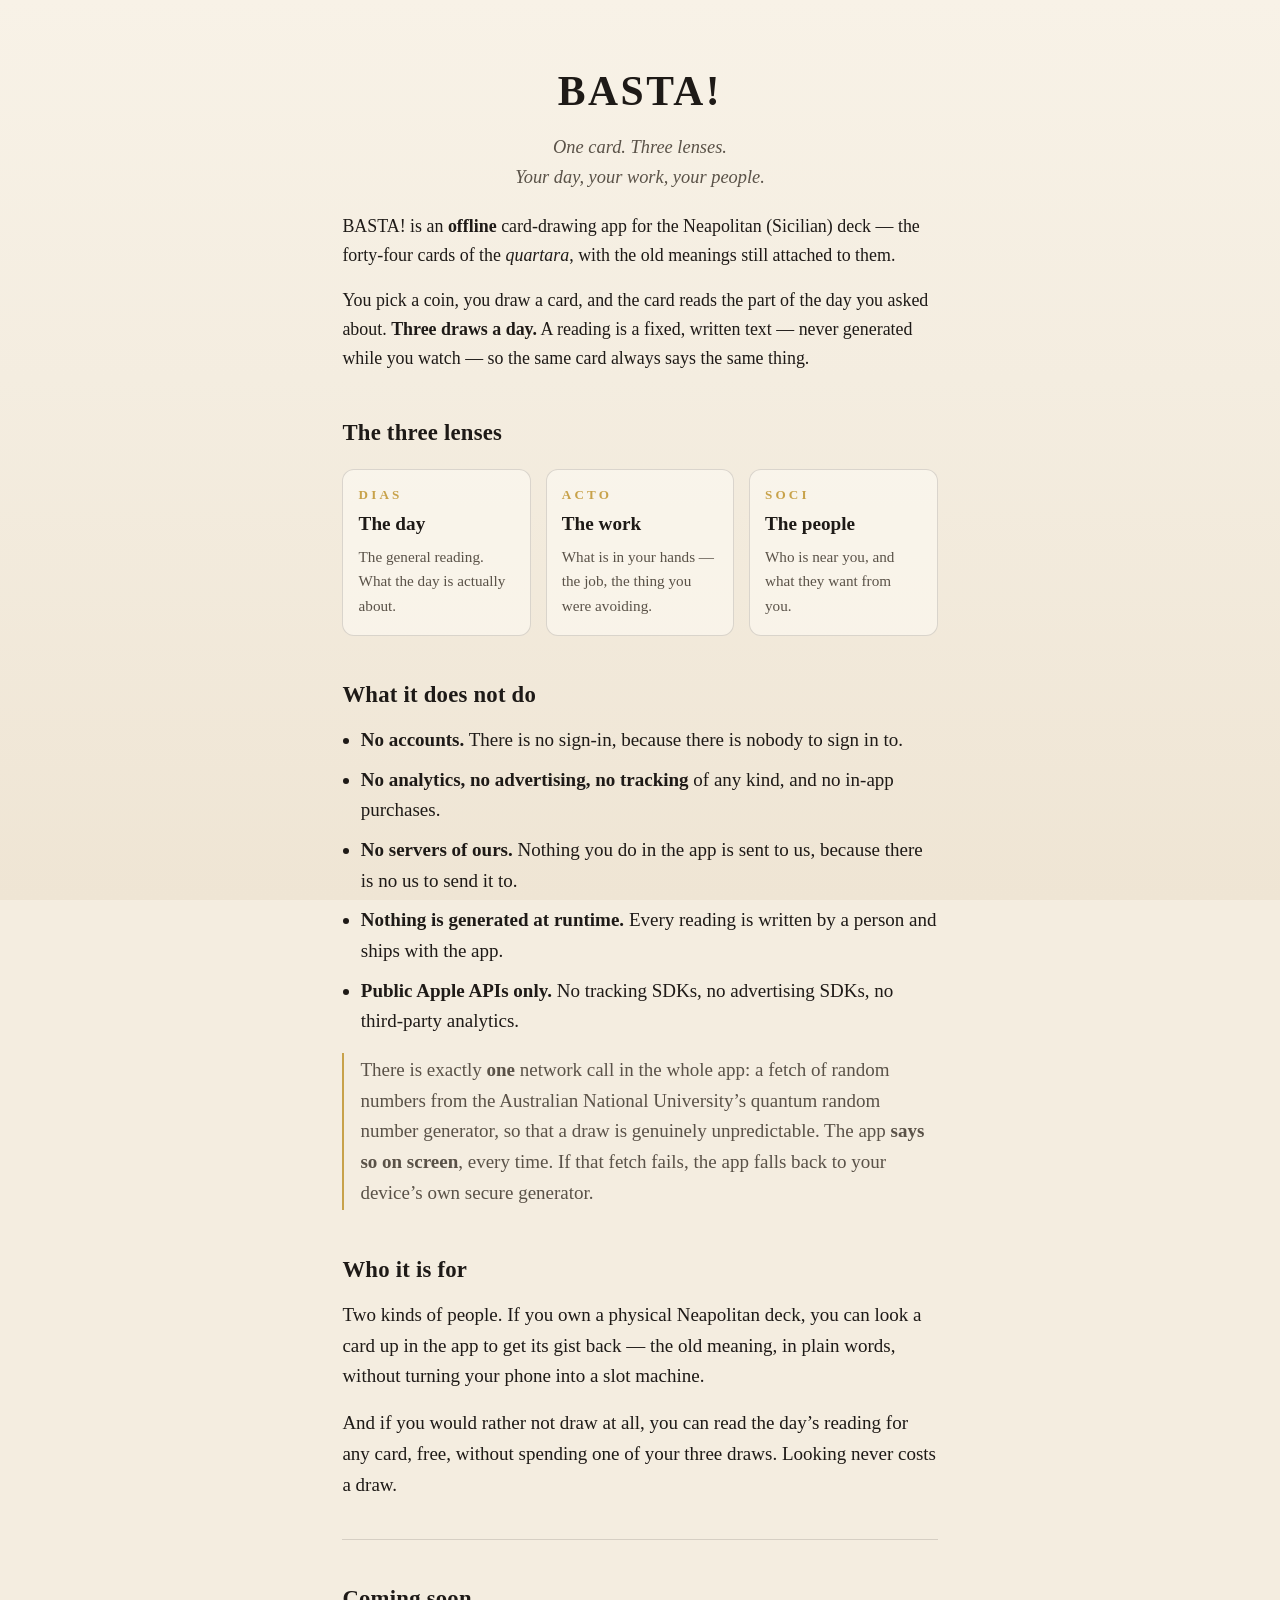
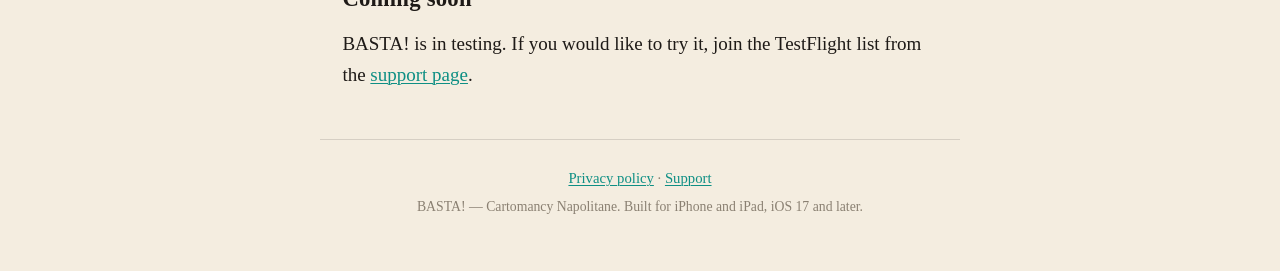
==== index.html @ 7b42f3ea "The public pages: the landing page, the privacy policy and support" ====
<!DOCTYPE html>
<html lang="en">
<head>
<meta charset="utf-8">
<meta name="viewport" content="width=device-width, initial-scale=1">
<title>BASTA! — one card, three lenses</title>
<meta name="description" content="BASTA! is an offline iOS cartomancy app for the Neapolitan (Sicilian) deck. 44 cards, three lenses, three draws a day. No accounts, no analytics, no advertising.">
<link rel="stylesheet" href="assets/style.css">
</head>
<body>

<header class="masthead">
  <p class="wordmark">BASTA!</p>
  <p class="tagline">One card. Three lenses.<br>Your day, your work, your people.</p>
</header>

<main>

  <section class="lede">
    <p>BASTA! is an <strong>offline</strong> card-drawing app for the Neapolitan
    (Sicilian) deck — the forty-four cards of the <em>quartara</em>, with the
    old meanings still attached to them.</p>
    <p>You pick a coin, you draw a card, and the card reads the part of the day
    you asked about. <strong>Three draws a day.</strong> A reading is a fixed,
    written text — never generated while you watch — so the same card always
    says the same thing.</p>
  </section>

  <section>
    <h2>The three lenses</h2>
    <div class="lenses">
      <div class="lens">
        <p class="coin">DIAS</p>
        <p class="lens-name">The day</p>
        <p>The general reading. What the day is actually about.</p>
      </div>
      <div class="lens">
        <p class="coin">ACTO</p>
        <p class="lens-name">The work</p>
        <p>What is in your hands — the job, the thing you were avoiding.</p>
      </div>
      <div class="lens">
        <p class="coin">SOCI</p>
        <p class="lens-name">The people</p>
        <p>Who is near you, and what they want from you.</p>
      </div>
    </div>
  </section>

  <section>
    <h2>What it does not do</h2>
    <ul class="promises">
      <li><strong>No accounts.</strong> There is no sign-in, because there is nobody to sign in to.</li>
      <li><strong>No analytics, no advertising, no tracking</strong> of any kind, and no in-app purchases.</li>
      <li><strong>No servers of ours.</strong> Nothing you do in the app is sent to us, because there is no us to send it to.</li>
      <li><strong>Nothing is generated at runtime.</strong> Every reading is written by a person and ships with the app.</li>
      <li><strong>Public Apple APIs only.</strong> No tracking SDKs, no advertising SDKs, no third-party analytics.</li>
    </ul>
    <p class="note">There is exactly <strong>one</strong> network call in the whole app: a fetch of
    random numbers from the Australian National University’s quantum random
    number generator, so that a draw is genuinely unpredictable. The app
    <strong>says so on screen</strong>, every time. If that fetch fails, the app
    falls back to your device’s own secure generator.</p>
  </section>

  <section>
    <h2>Who it is for</h2>
    <p>Two kinds of people. If you own a physical Neapolitan deck, you can look
    a card up in the app to get its gist back — the old meaning, in plain
    words, without turning your phone into a slot machine.</p>
    <p>And if you would rather not draw at all, you can read the day’s
    reading for any card, free, without spending one of your three draws.
    Looking never costs a draw.</p>
  </section>

  <section class="status">
    <h2>Coming soon</h2>
    <p>BASTA! is in testing. If you would like to try it, join the TestFlight
    list from the <a href="support.html">support page</a>.</p>
  </section>

</main>

<footer>
  <p><a href="privacy.html">Privacy policy</a> &middot; <a href="support.html">Support</a></p>
  <p class="fine">BASTA! — Cartomancy Napolitane. Built for iPhone and iPad, iOS 17 and later.</p>
</footer>

</body>
</html>
---- assets/style.css ----
/* BASTA! — the public pages.
 *
 * No web fonts, no scripts, no CDN, no cookies, no trackers: every byte here
 * comes from this folder. A privacy policy that loads somebody else's
 * tracker would be its own joke.
 *
 * The palette is the app's own: paper, ink, aqua, gold.
 */

:root {
  --paper: #F4EDE0;
  --paper-deep: #E7DCC9;
  --ink: #1E1A17;
  --ink-soft: #5A5248;
  --ink-faint: #8A8072;
  --aqua: #0E8F84;
  --gold: #C8A24A;
  --rule: rgba(30, 26, 23, 0.14);
}

* { box-sizing: border-box; }

html { -webkit-text-size-adjust: 100%; }

body {
  margin: 0;
  background: var(--paper);
  color: var(--ink);
  /* The system serif is New York on iOS and a fine serif elsewhere; the app's
   * own face, without shipping a font file. */
  font-family: "New York", "Iowan Old Style", "Palatino Linotype", Palatino, Georgia, serif;
  font-size: 19px;
  line-height: 1.62;
  /* The paper's own edge, a little darker at the foot. */
  background-image: linear-gradient(180deg, #F8F2E7 0%, var(--paper) 42%, #EFE5D4 100%);
  background-attachment: fixed;
}

main, .masthead, footer {
  max-width: 40rem;
  margin: 0 auto;
  padding: 0 1.4rem;
}

.masthead {
  padding-top: 3.6rem;
  padding-bottom: 1.2rem;
  text-align: center;
}

.wordmark {
  margin: 0;
  font-size: 2.6rem;
  font-weight: 700;
  letter-spacing: 0.06em;
}

.tagline {
  margin: 0.5rem 0 0;
  color: var(--ink-soft);
  font-size: 1.15rem;
  font-style: italic;
}

h2 {
  margin: 2.6rem 0 0.7rem;
  font-size: 1.42rem;
  font-weight: 600;
  letter-spacing: 0.01em;
}

h3 {
  margin: 1.6rem 0 0.35rem;
  font-size: 1.08rem;
  font-weight: 600;
  color: var(--ink);
}

p { margin: 0 0 1rem; }

a {
  color: var(--aqua);
  text-decoration-thickness: 1px;
  text-underline-offset: 2px;
}

a:hover { color: var(--ink); }

.lede p { font-size: 1.12rem; }

.note {
  border-left: 2px solid var(--gold);
  padding: 0.1rem 0 0.1rem 1rem;
  color: var(--ink-soft);
}

.fine {
  color: var(--ink-faint);
  font-size: 0.86rem;
}

.lede .fine { margin-top: 1.4rem; }

ul.promises {
  margin: 0 0 1rem;
  padding-left: 1.15rem;
}

ul.promises li { margin-bottom: 0.55rem; }

.lenses {
  display: grid;
  grid-template-columns: repeat(auto-fit, minmax(10.5rem, 1fr));
  gap: 0.9rem;
  margin: 1.1rem 0 0.4rem;
}

.lens {
  border: 1px solid var(--rule);
  border-radius: 12px;
  padding: 0.9rem 0.95rem 1rem;
  background: rgba(255, 253, 247, 0.5);
}

.lens .coin {
  margin: 0;
  font-size: 0.82rem;
  letter-spacing: 0.24em;
  color: var(--gold);
  font-weight: 600;
}

.lens .lens-name {
  margin: 0.15rem 0 0.35rem;
  font-size: 1.2rem;
  font-weight: 600;
}

.lens p:last-child {
  margin: 0;
  font-size: 0.95rem;
  color: var(--ink-soft);
}

.status {
  border-top: 1px solid var(--rule);
  margin-top: 2.4rem;
}

footer {
  margin-top: 3rem;
  padding-top: 1.4rem;
  padding-bottom: 3rem;
  border-top: 1px solid var(--rule);
  text-align: center;
  color: var(--ink-faint);
  font-size: 0.92rem;
}

footer p { margin: 0.3rem 0; }

@media (prefers-color-scheme: dark) {
  :root {
    --paper: #17130F;
    --paper-deep: #241D17;
    --ink: #F1E8DA;
    --ink-soft: #C3B7A6;
    --ink-faint: #97897A;
    --aqua: #4FD6C4;
    --gold: #E0BC6A;
    --rule: rgba(241, 232, 218, 0.16);
  }
  body {
    background-image: linear-gradient(180deg, #1D1813 0%, var(--paper) 42%, #120E0B 100%);
  }
  .lens { background: rgba(255, 250, 240, 0.04); }
}
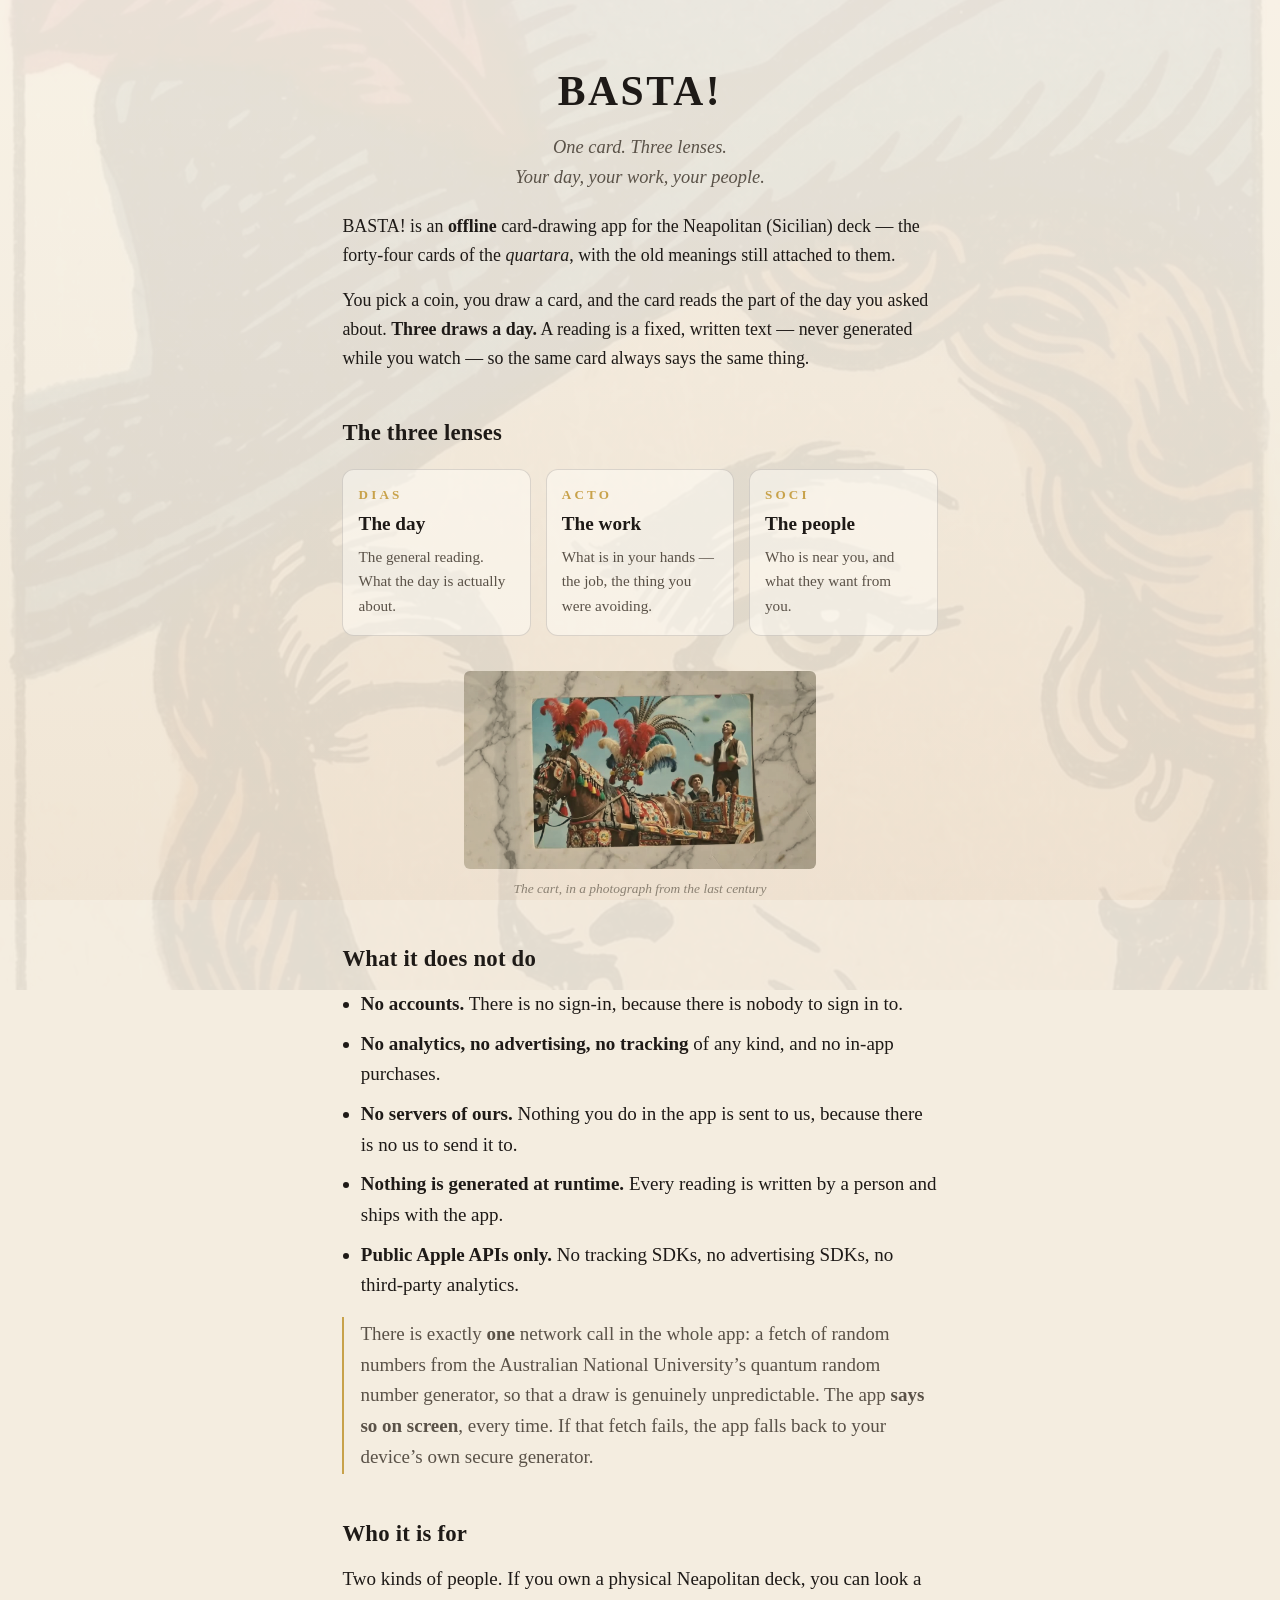
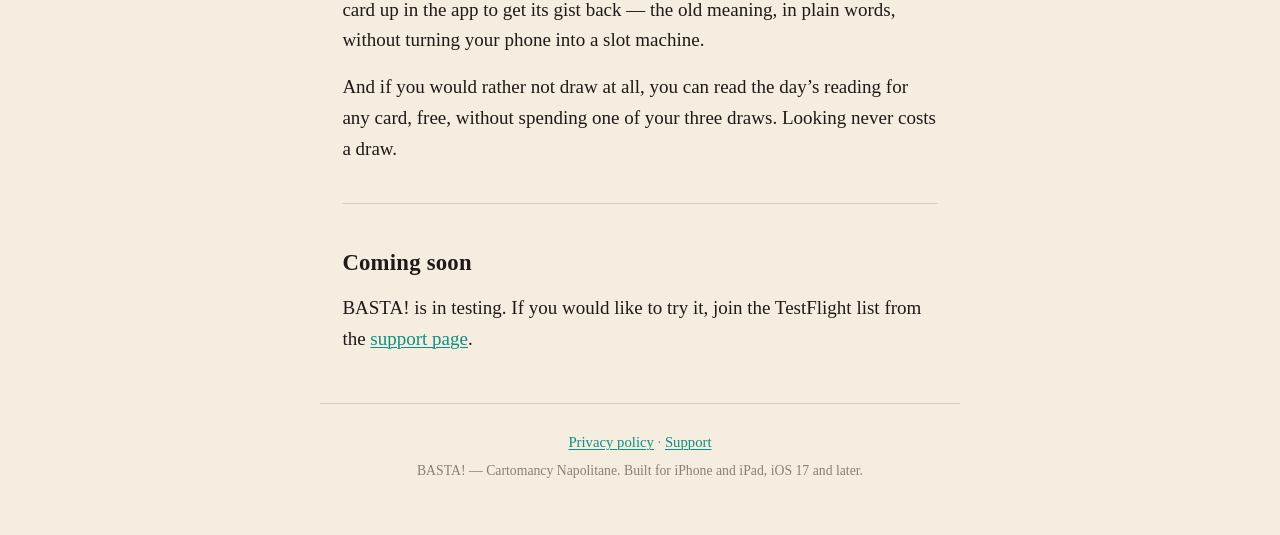
==== commit 12916e27: "The public pages, published from the app repository" ====
--- a/index.html
+++ b/index.html
@@ -47,6 +47,16 @@
     </div>
   </section>
 
+  <!-- **An illustration break.**
+       A hand-drawn scene between two paragraphs, the way a printer's block
+       does. The convention, and what the pictures have to be, is in
+       `assets/illustrations/README.md`. -->
+  <figure class="illustration">
+    <img src="assets/illustrations/sicilian-cart.jpg"
+         alt="An old photograph of a decorated Sicilian horse and cart, with people around it.">
+    <figcaption>The cart, in a photograph from the last century</figcaption>
+  </figure>
+
   <section>
     <h2>What it does not do</h2>
     <ul class="promises">
--- a/assets/style.css
+++ b/assets/style.css
@@ -19,6 +19,74 @@
 }
 
 * { box-sizing: border-box; }
+
+/* **The hero, blown up, behind everything.**
+ *
+ * The founder's own card — the Dame di Bastoni — as a watermark so faint
+ * you only notice it when you are not looking for it. It is the app's own
+ * picture, so it belongs on the app's own pages, and it is fixed so it does
+ * not scroll away with the text.
+ *
+ * It is drawn with `background-attachment: fixed` on the body rather than as
+ * an element, so it costs no extra request and cannot be selected.
+ */
+body::before {
+  content: "";
+  position: fixed;
+  inset: -10%;
+  background-image: url("hero.jpg");
+  background-size: cover;
+  background-position: center 22%;
+  background-repeat: no-repeat;
+  opacity: 0.07;
+  filter: saturate(0.85);
+  z-index: -1;
+  pointer-events: none;
+}
+
+@media (max-width: 640px) {
+  body::before {
+    background-position: center 12%;
+    opacity: 0.09;
+  }
+}
+
+/* **The illustration break.**
+ *
+ * A hand-drawn scene, dropped between two paragraphs, the way a printer's
+ * block does. The founder is making these with a graphics harness; the
+ * convention is in `assets/illustrations/README.md`.
+ */
+figure.illustration {
+  margin: 2.2rem auto;
+  max-width: 22rem;
+  text-align: center;
+}
+
+figure.illustration img {
+  display: block;
+  width: 100%;
+  height: auto;
+  border-radius: 6px;
+  opacity: 0.92;
+  mix-blend-mode: multiply;
+}
+
+figure.illustration figcaption {
+  margin-top: 0.55rem;
+  font-size: 0.84rem;
+  font-style: italic;
+  color: var(--ink-faint);
+}
+
+/* A plain rule, for a break that is not a picture. */
+.break-rule {
+  width: 4rem;
+  margin: 2rem auto;
+  border: 0;
+  border-top: 1px solid var(--gold);
+  opacity: 0.7;
+}
 
 html { -webkit-text-size-adjust: 100%; }
 
